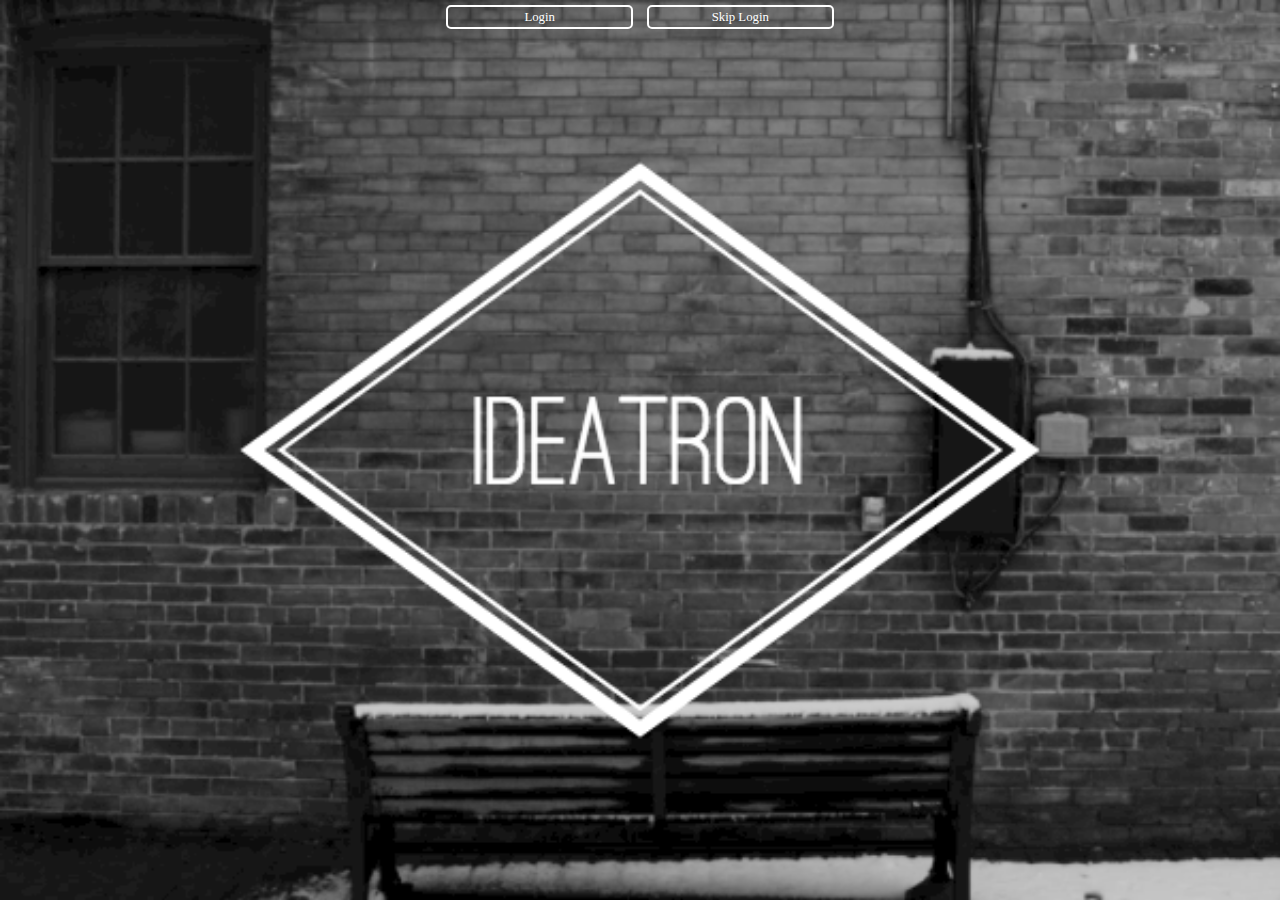
==== index.html @ 8e132c43 "Initial sytling" ====
<!DOCTYPE html>
<html lang="en" ng-app="ideaTron">
<head>
	<meta charset="UTF-8">
	<title>ideaTron 2000</title>
	<link rel="stylesheet" href="//maxcdn.bootstrapcdn.com/font-awesome/4.3.0/css/font-awesome.min.css">
	<link rel="stylesheet" href="reset.css">
	<link rel="stylesheet" href="ideas.css">
</head>
<body>
	<section ng-view></section>
	
	<script src="./bower_components/angular/angular.js"></script>
	<script src="./bower_components/angular-route/angular-route.js"></script>
	<script src="./bower_components/angular-animate/angular-animate.js"></script>
	<script src="./bower_components/firebase/firebase.js"></script>
	<script src="./bower_components/angularfire/dist/angularfire.min.js"></script>
	<script src="ideas.js"></script>
</body>
</html>
---- ideas.css ----
.landingPage {
	background-image: url('../images/landing-page.png');
	background-size: cover;
	background-position: center;
	background-repeat: no-repeat;
	height: 100vh;
}

.buttons {
	text-align: center;
}

.buttons li {
	display:inline-block;
	text-decoration: none;
	font-size: 0.8em;
	margin: 5px;
}

.ghost-button {
	display: inline-block;
  	width: 175px;
  	padding: .3em;
  	color: #fff;
  	background-color: transparent;
  	border: 2px solid #fff;
  	border-radius: 5px;
  	text-align: center;
  	outline: none;
  	text-decoration: none;
  	transition: color 0.5s ease-out,
              background-color 0.5s ease-out,
              border-color 0.5s ease-out;
}

.ghost-button:hover,
.ghost-button:active {
	background-color: #778899;
  	border-color: #778899;
  	color: #fff;
  	transition: color 0.3s ease-in,
              background-color 0.3s ease-in,
              border-color 0.3s ease-in;
}


.logo {
	text-decoration: none;
}

.login-options {
	list-style: none;
}

.flex-container {
	list-style: none;
	display: flex;
	flex-flow: row wrap;
	justify-content: center;
}

.flex-container > a {
	text-align: center;
}

.flex-item {
	width: 350px;
	height: auto;
	margin: 0 auto;
}

.serviceLogo {
	max-width: 350px;
	height: 100px;
}

.tag {
	display: inline-block;
	margin: 0.2em;
}
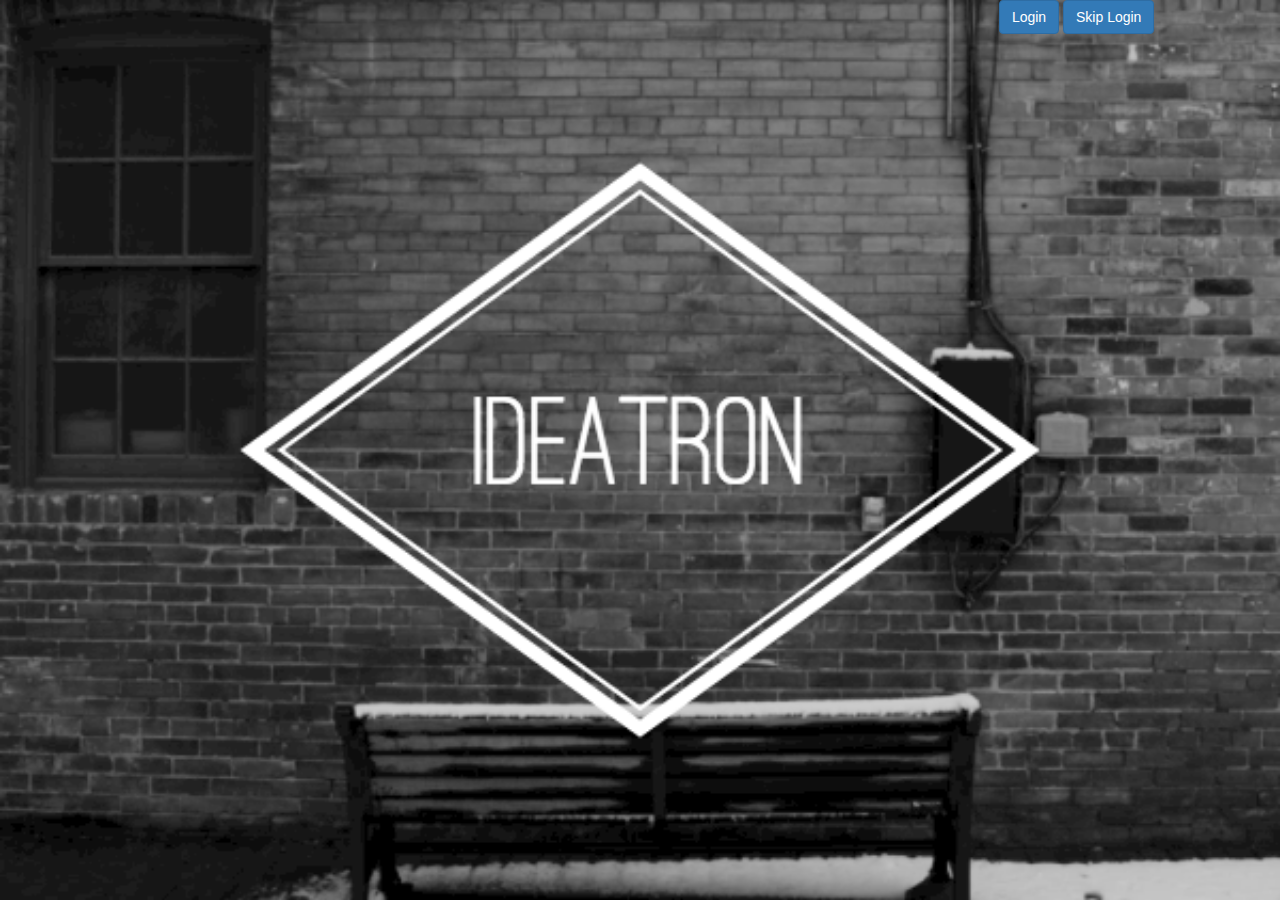
==== commit 197cdf62: "Version 1 styling" ====
--- a/index.html
+++ b/index.html
@@ -2,9 +2,10 @@
 <html lang="en" ng-app="ideaTron">
 <head>
 	<meta charset="UTF-8">
+	<meta name="viewport" content="width=device-width, initial-scale=1">
 	<title>ideaTron 2000</title>
 	<link rel="stylesheet" href="//maxcdn.bootstrapcdn.com/font-awesome/4.3.0/css/font-awesome.min.css">
-	<link rel="stylesheet" href="reset.css">
+	<link rel="stylesheet" href="//maxcdn.bootstrapcdn.com/bootstrap/3.3.4/css/bootstrap.min.css">
 	<link rel="stylesheet" href="ideas.css">
 </head>
 <body>
--- a/ideas.css
+++ b/ideas.css
@@ -6,7 +6,11 @@
 	height: 100vh;
 }
 
-.buttons {
+#logoutBtn li {
+	margin-right: 15px;
+}
+
+/*.buttons {
 	text-align: center;
 }
 
@@ -43,6 +47,13 @@
               border-color 0.3s ease-in;
 }
 
+*/
+
+#brand {
+	text-transform: uppercase;
+	color: #337AB7;
+	margin-top: 8px;
+}
 
 .logo {
 	text-decoration: none;
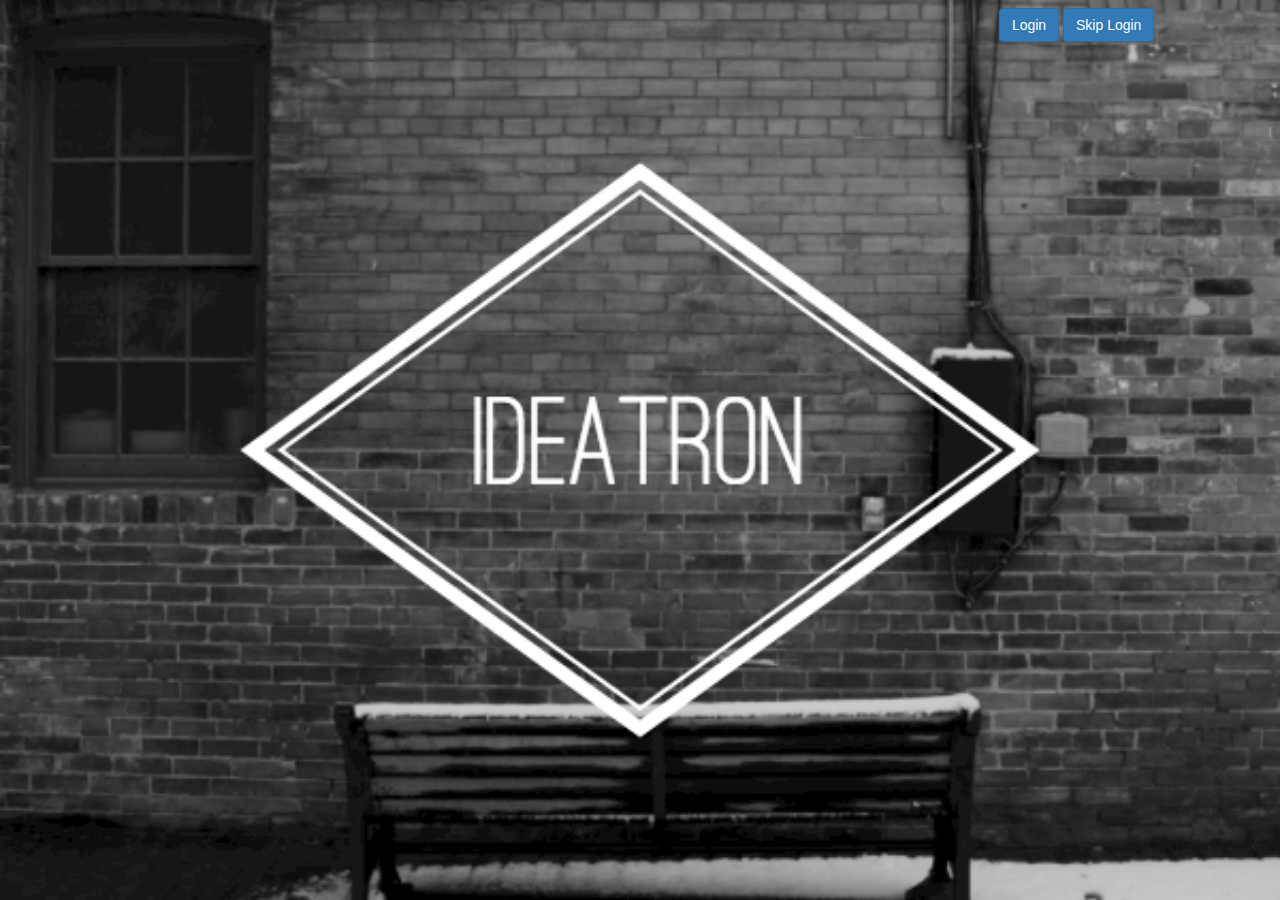
==== commit 8d8c4d0d: "Title change" ====
--- a/index.html
+++ b/index.html
@@ -3,7 +3,7 @@
 <head>
 	<meta charset="UTF-8">
 	<meta name="viewport" content="width=device-width, initial-scale=1">
-	<title>ideaTron 2000</title>
+	<title>ideatron</title>
 	<link rel="stylesheet" href="//maxcdn.bootstrapcdn.com/font-awesome/4.3.0/css/font-awesome.min.css">
 	<link rel="stylesheet" href="//maxcdn.bootstrapcdn.com/bootstrap/3.3.4/css/bootstrap.min.css">
 	<link rel="stylesheet" href="ideas.css">
--- a/ideas.css
+++ b/ideas.css
@@ -1,9 +1,13 @@
 .landingPage {
-	background-image: url('../images/landing-page.png');
+	background-image: url('images/landing-page.png');
 	background-size: cover;
 	background-position: center;
 	background-repeat: no-repeat;
 	height: 100vh;
+}
+
+#loginBtn {
+	margin-top: 8px;
 }
 
 #logoutBtn li {
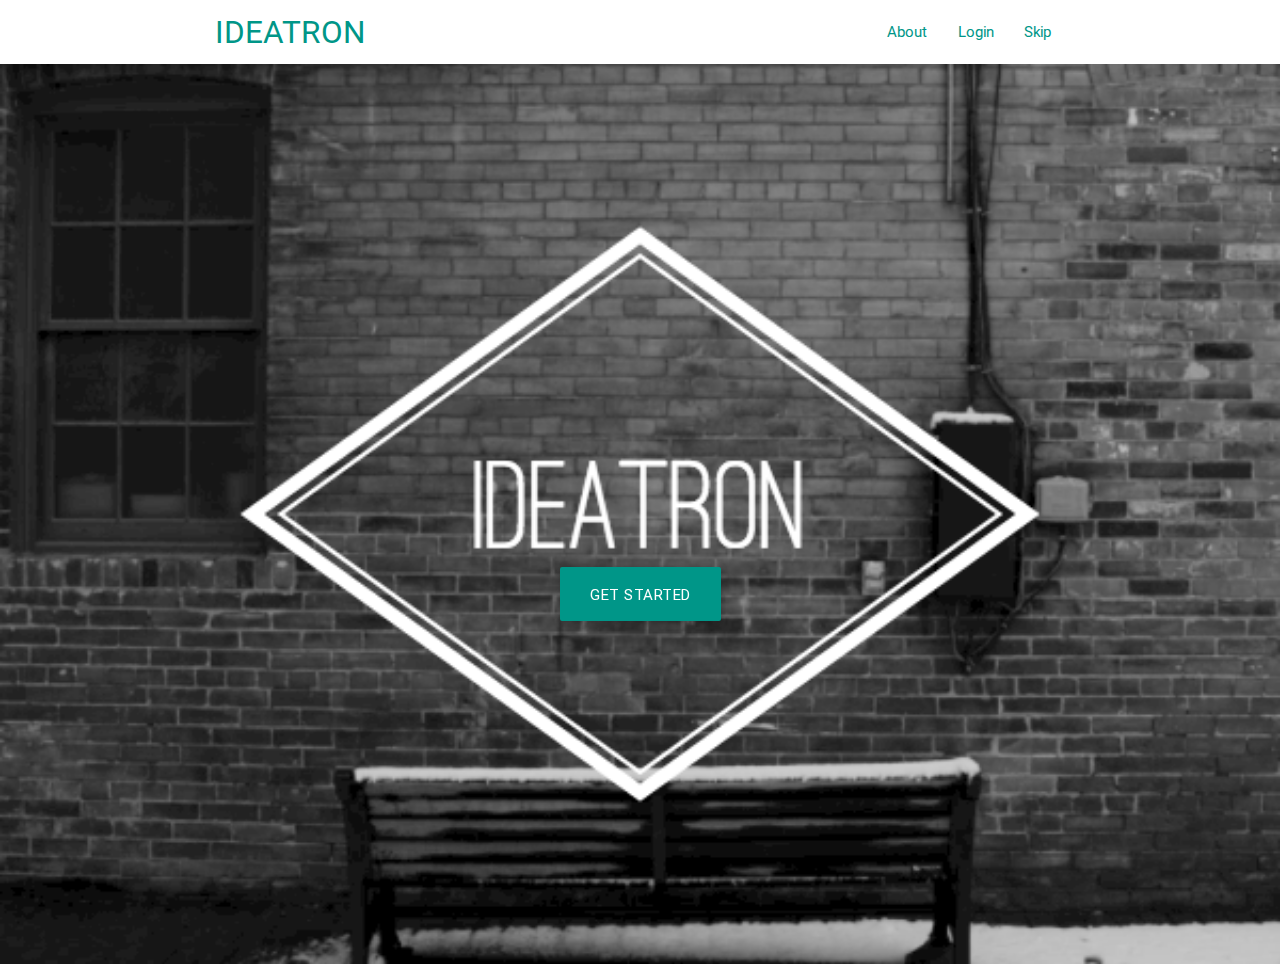
==== commit e2236d55: "Materilized" ====
--- a/index.html
+++ b/index.html
@@ -4,9 +4,10 @@
 	<meta charset="UTF-8">
 	<meta name="viewport" content="width=device-width, initial-scale=1">
 	<title>ideatron</title>
-	<link rel="stylesheet" href="//maxcdn.bootstrapcdn.com/font-awesome/4.3.0/css/font-awesome.min.css">
-	<link rel="stylesheet" href="//maxcdn.bootstrapcdn.com/bootstrap/3.3.4/css/bootstrap.min.css">
-	<link rel="stylesheet" href="ideas.css">
+	
+	<link href="css/materialize.css" type="text/css" rel="stylesheet" media="screen,projection"/>
+  	<link href="css/style.css" type="text/css" rel="stylesheet" media="screen,projection"/>
+  	<link rel="stylesheet" type="text/css" href="ideas.css">
 </head>
 <body>
 	<section ng-view></section>
@@ -16,6 +17,8 @@
 	<script src="./bower_components/angular-animate/angular-animate.js"></script>
 	<script src="./bower_components/firebase/firebase.js"></script>
 	<script src="./bower_components/angularfire/dist/angularfire.min.js"></script>
+	<script src="//code.jquery.com/jquery-2.1.1.min.js"></script>
+	<script src="js/materialize.js"></script> 	
 	<script src="ideas.js"></script>
 </body>
 </html>--- a/css/style.css
+++ b/css/style.css
@@ -0,0 +1,19 @@
+/* Custom Stylesheet */
+/**
+ * Use this file to override Materialize files so you can update
+ * the core Materialize files in the future
+ *
+ * Made By MaterializeCSS.com
+ */
+
+#index-banner {
+	background-image: url('../images/landing-page.png');
+	background-size: cover;
+	background-position: center;
+	background-repeat: no-repeat;
+	height: 100vh;
+}
+
+.icon-block {
+  padding: 0 15px;
+}--- a/ideas.css
+++ b/ideas.css
@@ -1,57 +1,20 @@
 .landingPage {
-	background-image: url('images/landing-page.png');
+	background-color: cream;
+	/*background-image: url('images/landing-page.png');
 	background-size: cover;
 	background-position: center;
 	background-repeat: no-repeat;
-	height: 100vh;
+	height: 100vh;*/
 }
 
-#loginBtn {
-	margin-top: 8px;
+#mainPage {
+	background-color: transparent;
+	border-style: none;
 }
 
-#logoutBtn li {
+#logBtns {
 	margin-right: 15px;
 }
-
-/*.buttons {
-	text-align: center;
-}
-
-.buttons li {
-	display:inline-block;
-	text-decoration: none;
-	font-size: 0.8em;
-	margin: 5px;
-}
-
-.ghost-button {
-	display: inline-block;
-  	width: 175px;
-  	padding: .3em;
-  	color: #fff;
-  	background-color: transparent;
-  	border: 2px solid #fff;
-  	border-radius: 5px;
-  	text-align: center;
-  	outline: none;
-  	text-decoration: none;
-  	transition: color 0.5s ease-out,
-              background-color 0.5s ease-out,
-              border-color 0.5s ease-out;
-}
-
-.ghost-button:hover,
-.ghost-button:active {
-	background-color: #778899;
-  	border-color: #778899;
-  	color: #fff;
-  	transition: color 0.3s ease-in,
-              background-color 0.3s ease-in,
-              border-color 0.3s ease-in;
-}
-
-*/
 
 #brand {
 	text-transform: uppercase;
@@ -92,4 +55,69 @@
 .tag {
 	display: inline-block;
 	margin: 0.2em;
+}
+
+#rwd-table {
+  margin: 1em .3em;
+  min-width: 300px;
+  vertical-align: center;
+}
+#rwd-table tr {
+  border-top: 1px solid;
+  border-bottom: 1px solid;
+}
+#rwd-table th {
+  display: none;
+}
+#rwd-table td {
+  display: block;
+}
+#rwd-table a {
+	display: inline-block;
+}
+#rwd-table #deleteBtn {
+	margin-bottom: 0;
+  padding-bottom: 0;
+}
+#rwd-table td:before {
+  content: attr(data-th);
+  width: 6.5em;
+  display: inline-block;
+  margin-right: .5em;
+}
+
+@media (min-width: 700px) {
+  #rwd-table td:before {
+    display: none;
+  }
+}
+#rwd-table th, #rwd-table td {
+  text-align: left;
+}
+
+@media (min-width: 700px) {
+  #rwd-table th, #rwd-table td {
+    display: table-cell;
+    min-height: 3.75em;
+  }
+  #rwd-table th:first-child, #rwd-table td:first-child {
+    min-width: 135px;
+    padding-left: 0;
+    padding-right: 0;
+    margin-right: 0;
+  }
+  #rwd-table th:last-child, #rwd-table td:last-child {
+    padding-right: 0;
+  }
+}
+
+#rwd-table {
+	overflow: hidden;
+}
+
+@media (min-width: 700px) {
+  #rwd-table th, #rwd-table td {
+    padding: .5em !important;
+    height: 50px;
+  }
 }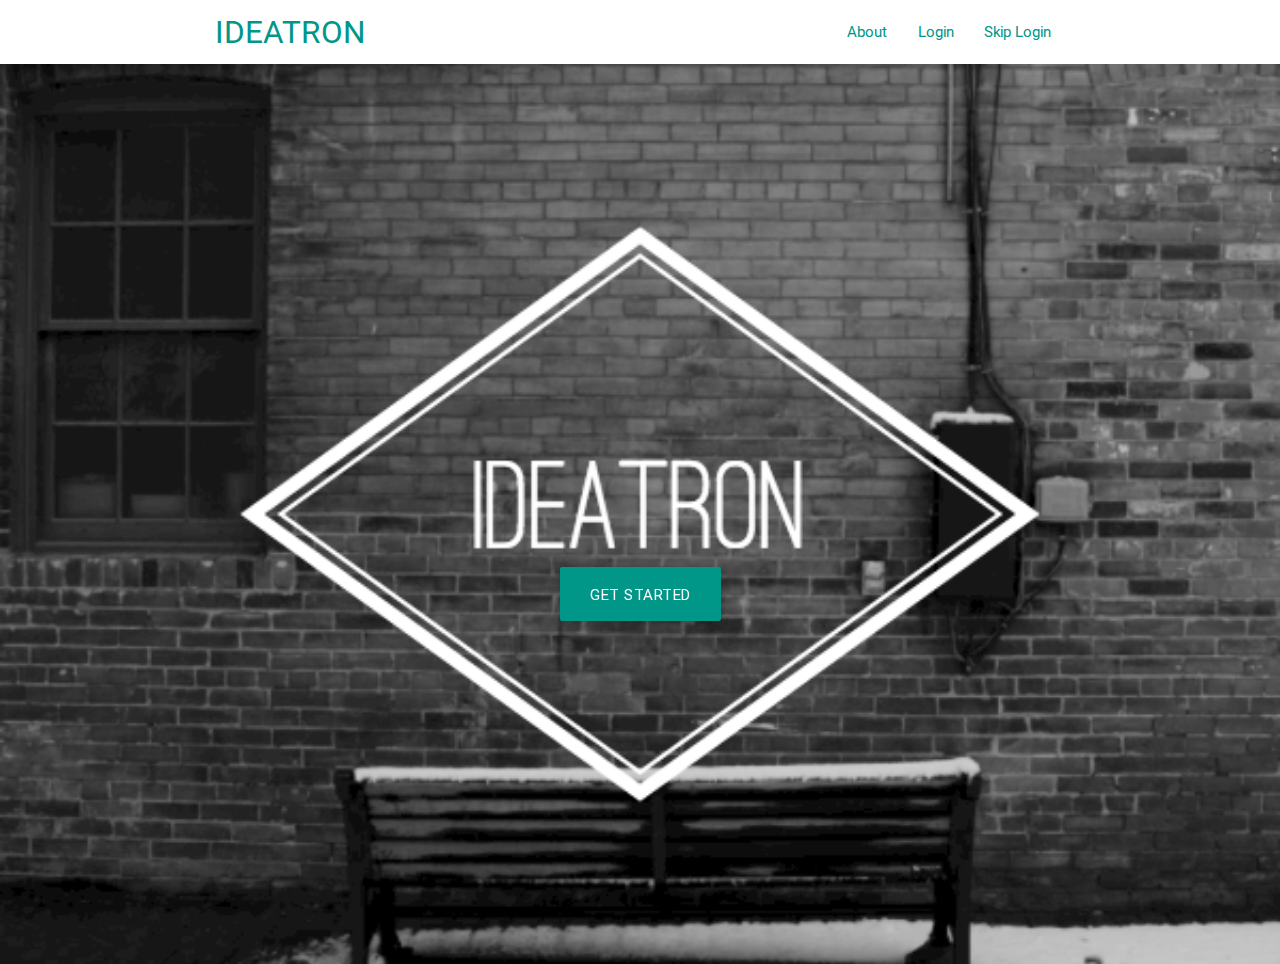
==== commit b836988f: "Tracking" ====
--- a/index.html
+++ b/index.html
@@ -7,7 +7,17 @@
 	
 	<link href="css/materialize.css" type="text/css" rel="stylesheet" media="screen,projection"/>
   	<link href="css/style.css" type="text/css" rel="stylesheet" media="screen,projection"/>
-  	<link rel="stylesheet" type="text/css" href="ideas.css">
+  	<link rel="stylesheet" type="text/css" href="css/ideas.css">
+  	<script>
+  (function(i,s,o,g,r,a,m){i['GoogleAnalyticsObject']=r;i[r]=i[r]||function(){
+  (i[r].q=i[r].q||[]).push(arguments)},i[r].l=1*new Date();a=s.createElement(o),
+  m=s.getElementsByTagName(o)[0];a.async=1;a.src=g;m.parentNode.insertBefore(a,m)
+  })(window,document,'script','//www.google-analytics.com/analytics.js','ga');
+
+  ga('create', 'UA-57262835-2', 'auto');
+  ga('send', 'pageview');
+
+</script>
 </head>
 <body>
 	<section ng-view></section>
@@ -19,6 +29,6 @@
 	<script src="./bower_components/angularfire/dist/angularfire.min.js"></script>
 	<script src="//code.jquery.com/jquery-2.1.1.min.js"></script>
 	<script src="js/materialize.js"></script> 	
-	<script src="ideas.js"></script>
+	<script src="js/ideas.js"></script>
 </body>
 </html>--- a/css/ideas.css
+++ b/css/ideas.css
@@ -0,0 +1,123 @@
+.landingPage {
+	background-color: cream;
+	/*background-image: url('images/landing-page.png');
+	background-size: cover;
+	background-position: center;
+	background-repeat: no-repeat;
+	height: 100vh;*/
+}
+
+#mainPage {
+	background-color: transparent;
+	border-style: none;
+}
+
+#logBtns {
+	margin-right: 15px;
+}
+
+#brand {
+	text-transform: uppercase;
+	color: #337AB7;
+	margin-top: 8px;
+}
+
+.logo {
+	text-decoration: none;
+}
+
+.login-options {
+	list-style: none;
+}
+
+.flex-container {
+	list-style: none;
+	display: flex;
+	flex-flow: row wrap;
+	justify-content: center;
+}
+
+.flex-container > a {
+	text-align: center;
+}
+
+.flex-item {
+	width: 350px;
+	height: auto;
+	margin: 0 auto;
+}
+
+.serviceLogo {
+	max-width: 350px;
+	height: 100px;
+}
+
+.tag {
+	display: inline-block;
+	margin: 0.2em;
+}
+
+#rwd-table {
+  margin: 1em .3em;
+  min-width: 300px;
+  vertical-align: center;
+}
+#rwd-table tr {
+  border-top: 1px solid;
+  border-bottom: 1px solid;
+}
+#rwd-table th {
+  display: none;
+}
+#rwd-table td {
+  display: block;
+}
+#rwd-table a {
+	display: inline-block;
+}
+#rwd-table #deleteBtn {
+	margin-bottom: 0;
+  padding-bottom: 0;
+}
+#rwd-table td:before {
+  content: attr(data-th);
+  width: 6.5em;
+  display: inline-block;
+  margin-right: .5em;
+}
+
+@media (min-width: 700px) {
+  #rwd-table td:before {
+    display: none;
+  }
+}
+#rwd-table th, #rwd-table td {
+  text-align: left;
+}
+
+@media (min-width: 700px) {
+  #rwd-table th, #rwd-table td {
+    display: table-cell;
+    min-height: 3.75em;
+  }
+  #rwd-table th:first-child, #rwd-table td:first-child {
+    min-width: 135px;
+    padding-left: 0;
+    padding-right: 0;
+    margin-right: 0;
+  }
+  #rwd-table th:last-child, #rwd-table td:last-child {
+    padding-right: 0;
+  }
+}
+
+#rwd-table {
+	overflow: hidden;
+}
+
+@media (min-width: 700px) {
+  #rwd-table th, #rwd-table td {
+    padding: .5em !important;
+    height: 50px;
+  }
+}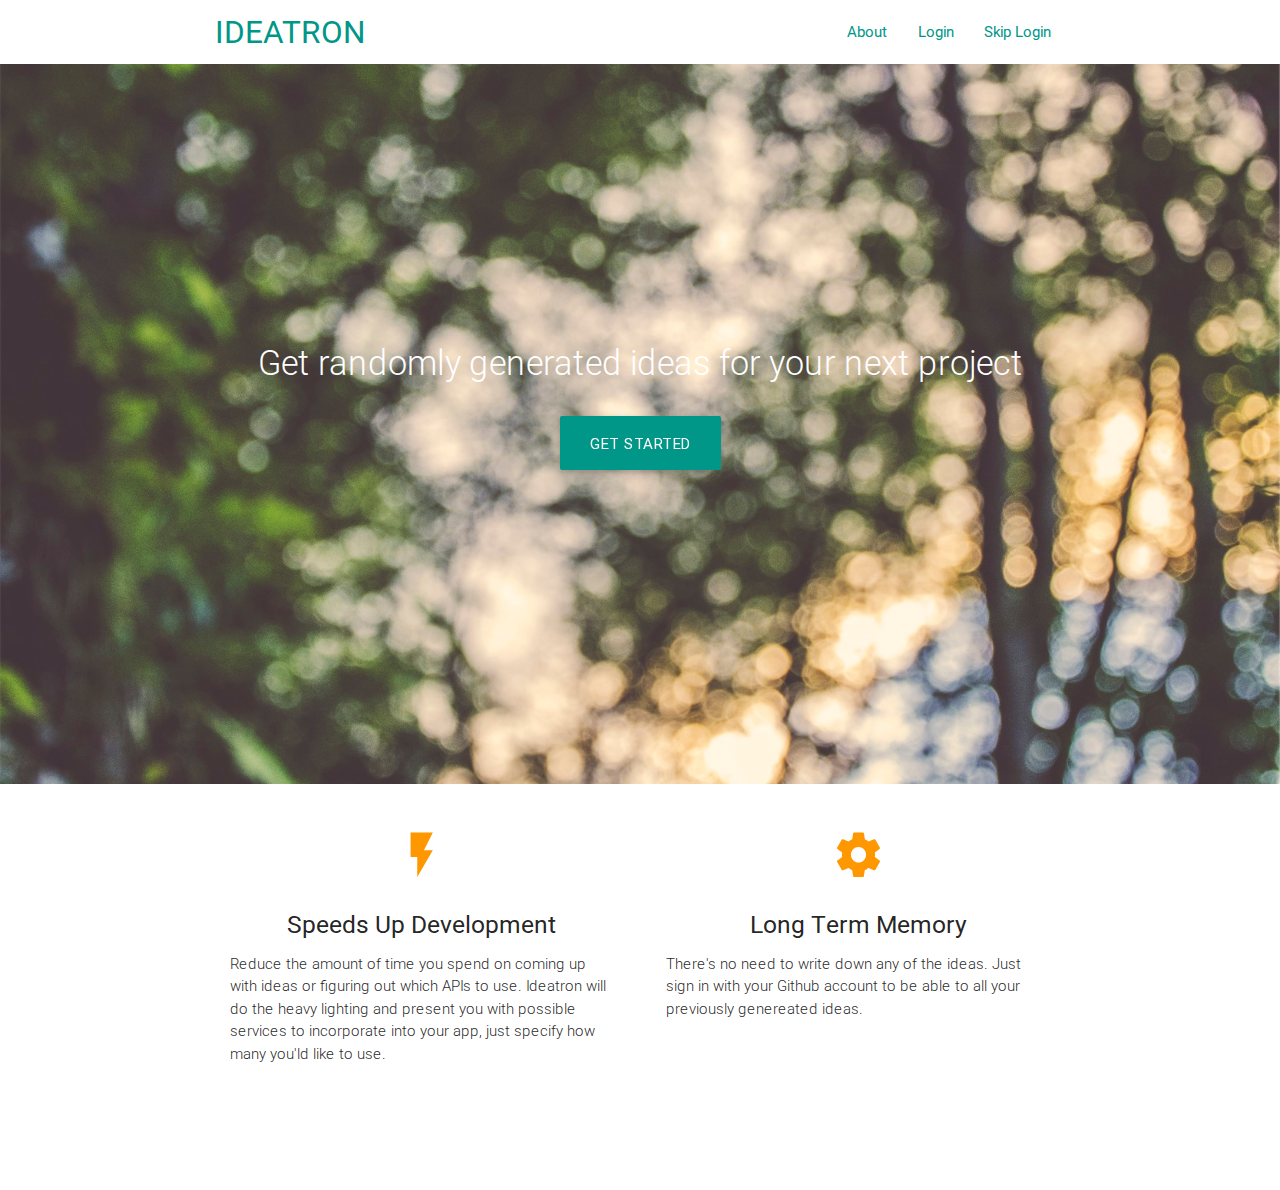
==== commit 9aa5624e: "Overlay fix" ====
--- a/index.html
+++ b/index.html
@@ -22,12 +22,15 @@
 <body>
 	<section ng-view></section>
 	
+	<script src="//code.jquery.com/jquery-2.1.1.min.js"></script>
+	<!-- <script src="./bower_components/jquery/dist/jquery.js"></script> -->
+	<script src="js/init.js"></script>
 	<script src="./bower_components/angular/angular.js"></script>
 	<script src="./bower_components/angular-route/angular-route.js"></script>
 	<script src="./bower_components/angular-animate/angular-animate.js"></script>
 	<script src="./bower_components/firebase/firebase.js"></script>
 	<script src="./bower_components/angularfire/dist/angularfire.min.js"></script>
-	<script src="//code.jquery.com/jquery-2.1.1.min.js"></script>
+	
 	<script src="js/materialize.js"></script> 	
 	<script src="js/ideas.js"></script>
 </body>
--- a/css/style.css
+++ b/css/style.css
@@ -7,11 +7,11 @@
  */
 
 #index-banner {
-	background-image: url('../images/landing-page.png');
+	background-image: url('../images/landing-page-1.jpg');
 	background-size: cover;
 	background-position: center;
 	background-repeat: no-repeat;
-	height: 100vh;
+	height: 80vh;
 }
 
 .icon-block {
